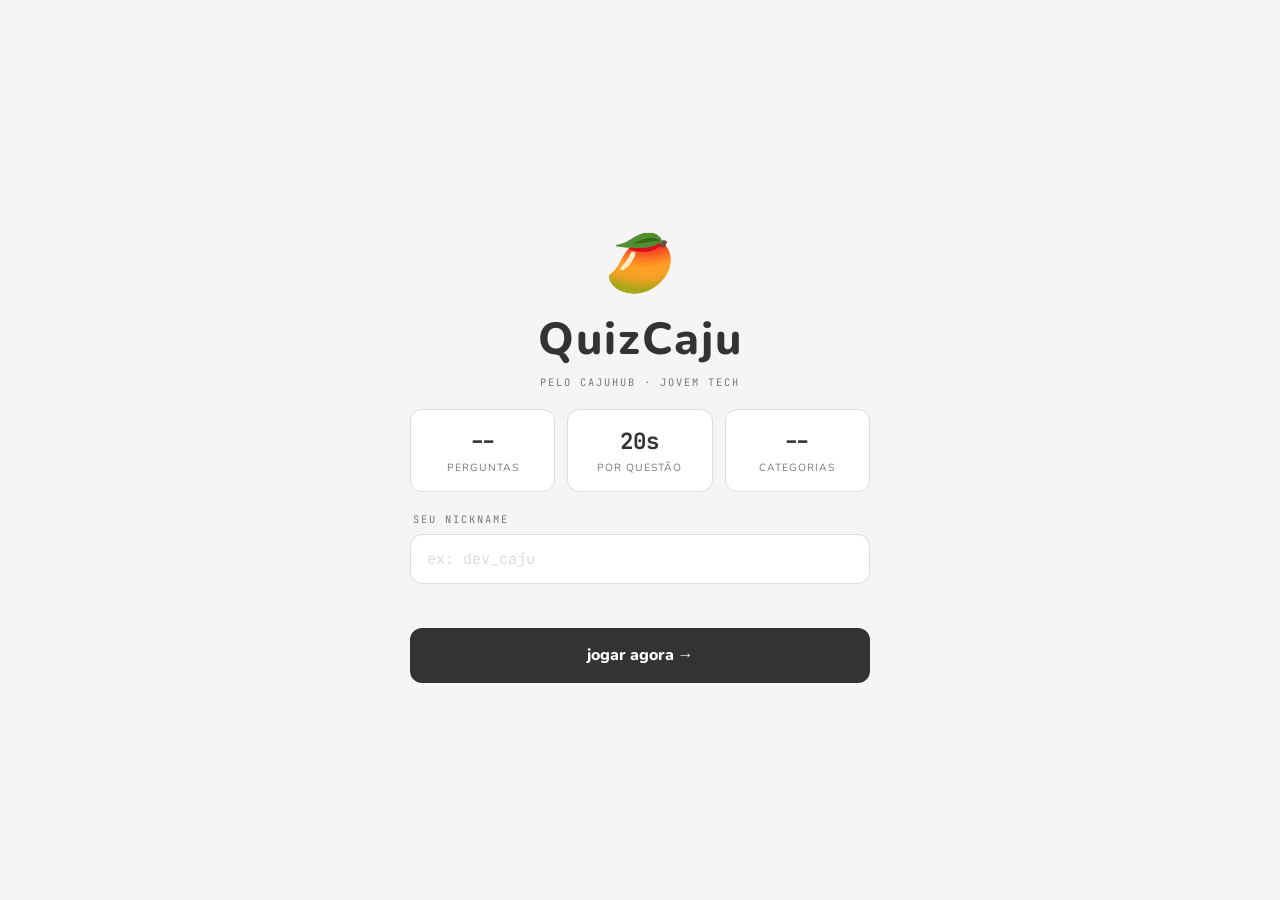
==== S1_index.html @ 778f7c16 "alteracoes e acrescentando as funcionalidades no cajuquiz" ====
<!DOCTYPE html>
<html lang="pt-BR">

<head>
  <meta charset="UTF-8" />
  <meta name="viewport" content="width=device-width, initial-scale=1.0" />
  <title>QuizCaju</title>
  <link rel="stylesheet" href="S1_style.css" />
</head>

<body>

  <!-- ================================
      TELA 1: HOME
  ================================= -->
  <section id="tela-home" class="tela ativa">

    <div class="home-logo">
      <span class="logo-icone">🥭</span>
      <h1 class="logo-texto">QuizCaju</h1>
      <p class="logo-sub">pelo CajuHub · Jovem Tech</p>
    </div>

    <div class="home-info">
      <div class="info-card">
        <!-- ❌ id errado. O app.js procura "total-perguntas". -->
        <span class="info-num" id="total-perguntas">--</span>
        <span class="info-label">perguntas</span>
      </div>
      <div class="info-card">
        <span class="info-num">20s</span>
        <span class="info-label">por questão</span>
      </div>
      <div class="info-card">
        <span class="info-num" id="total-categorias">--</span>
        <span class="info-label">categorias</span>
      </div>
    </div>

    <div class="campo-nickname">
      <label for="input-nickname">seu nickname</label>
      <input type="text" id="input-nickname" placeholder="ex: dev_caju" maxlength="20" autocomplete="off" />
      <!-- ❌ id errado. O app.js procura "erro-nickname". -->
      <span class="campo-erro" id="erro-nickname"></span>
    </div>

    <button class="btn btn-primario" id="btn-iniciar">
      jogar agora →
    </button>

  </section>


  <!-- ================================
      TELA 2: QUESTÃO
  ================================= -->
  <section id="tela-questao" class="tela">

    <header class="questao-header">
      <div class="progresso-info">
        <span id="questao-atual">1</span>
        <span class="progresso-sep">/</span>
        <span id="questao-total">10</span>
      </div>

      <div class="barra-progresso">
        <div class="barra-fill" id="barra-fill"></div>
      </div>

      <div class="timer-wrap">
        <svg class="timer-svg" viewBox="0 0 40 40">
          <circle class="timer-trilha" cx="20" cy="20" r="17" />
          <circle class="timer-arco" cx="20" cy="20" r="17" id="timer-arco" />
        </svg>
        <span class="timer-num" id="timer-num">20</span>
      </div>
    </header>

    <div class="categoria-tag" id="categoria-tag">HTML</div>

    <div class="questao-card">
      <p class="questao-texto" id="questao-texto">
        Carregando pergunta...
      </p>
    </div>

    <div class="opcoes-grid" id="opcoes-grid">
      <!-- opções injetadas pelo app.js -->
    </div>

  </section>


  <!-- ================================
      TELA 3: FEEDBACK
  ================================= -->
  <section id="tela-feedback" class="tela">

    <div class="feedback-icone" id="feedback-icone">⏳</div>

    <!-- ❌ tag errada. Deveria ser <h2> — título de seção. -->
    <h3 class="feedback-titulo" id="feedback-titulo">Resultado</h3>

    <p class="feedback-explicacao" id="feedback-explicacao">
      A explicação vai aparecer aqui.
    </p>

    <div class="feedback-pontos">
      <span class="pontos-num" id="feedback-pontos">+0</span>
      <span class="pontos-label">pontos</span>
    </div>

    <div class="feedback-placar">
      <span class="placar-label">placar total</span>
      <span class="placar-num" id="placar-parcial">0</span>
    </div>

    <button class="btn btn-primario" id="btn-proxima">
      próxima →
    </button>

  </section>


  <!-- ================================
      TELA 4: RESULTADO FINAL
  ================================= -->
  <section id="tela-resultado" class="tela">

    <div class="resultado-topo">
      <div class="resultado-medalha" id="resultado-medalha">🏅</div>
      <h2 class="resultado-nome" id="resultado-nome">jogador</h2>
    </div>

    <div class="resultado-score">
      <span class="score-num" id="score-final">0</span>
      <span class="score-label">pontos</span>
    </div>

    <div class="resultado-stats">
      <div class="stat">
        <span class="stat-val" id="stat-acertos">0</span>
        <span class="stat-label">acertos</span>
      </div>
      <div class="stat">
        <span class="stat-val" id="stat-erros">0</span>
        <span class="stat-label">erros</span>
      </div>
      <div class="stat">
        <span class="stat-val" id="stat-porcento">0%</span>
        <span class="stat-label">aproveitamento</span>
      </div>
    </div>

    <p class="resultado-mensagem" id="resultado-mensagem">
      Você completou o quiz!
    </p>

    <button class="btn btn-primario" id="btn-jogar-novamente">
      jogar novamente
    </button>

  </section>

  <!-- Scripts no final do body -->
  <script src="S1_questions.js"></script>
  <script src="app.js"></script>

</body>

</html>
---- S1_style.css ----
/* =============================================
   QuizCaju — style.css
   Base de layout. Visual intencional cru.
   Sua missão: dar identidade a este app.
   ============================================= */

/* ── FONTES ──────────────────────────────────── */
@import url('https://fonts.googleapis.com/css2?family=Nunito:wght@400;600;700;800&family=JetBrains+Mono:wght@500;700&display=swap');

/* ── VARIÁVEIS ───────────────────────────────── */
/* Personalize estas variáveis para criar a identidade visual do seu quiz */
:root {
  --cor-fundo:      #f5f5f5;
  --cor-superficie: #ffffff;
  --cor-borda:      #dddddd;
  --cor-primaria:   #333333;
  --cor-destaque:   #555555;
  --cor-texto:      #222222;
  --cor-texto-2:    #777777;
  --cor-acerto:     #2e7d32;
  --cor-erro:       #c62828;

  --fonte-corpo: 'Nunito', sans-serif;
  --fonte-mono:  'JetBrains Mono', monospace;

  --raio:    12px;
  --raio-sm:  8px;
}

/* ── RESET ───────────────────────────────────── */
*, *::before, *::after {
  box-sizing: border-box;
  margin: 0;
  padding: 0;
}

html { height: 100%; }

/* ── BODY ────────────────────────────────────── */
body {
  font-family: var(--fonte-corpo);
  background-color: var(--cor-fundo);
  color: var(--cor-texto);
  min-height: 100vh;
  display: flex;
  align-items: center;
  justify-content: center;
  padding: 1.5rem 1rem;
}

/* ── TELAS ───────────────────────────────────── */
/* Cada seção é uma "tela". Só a tela com a classe .ativa aparece. */
.tela {
  display: none;
  flex-direction: column;
  align-items: center;
  gap: 1.25rem;
  width: 100%;
  max-width: 460px;
}

.tela.ativa {
  display: flex;
}

/* ── BOTÃO ───────────────────────────────────── */
.btn {
  width: 100%;
  padding: 0.9rem 1.5rem;
  border: 2px solid var(--cor-primaria);
  border-radius: var(--raio);
  background-color: var(--cor-primaria);
  color: #fff;
  font-family: var(--fonte-corpo);
  font-size: 1rem;
  font-weight: 800;
  cursor: pointer;
  transition: opacity 0.15s;
}

.btn:hover {
  opacity: 0.85;
}

.btn:active {
  transform: scale(0.97);
}

/* ══ TELA HOME ══════════════════════════════════ */
.home-logo {
  text-align: center;
  padding-top: 0.5rem;
}

.logo-icone {
  font-size: 3.5rem;
  display: block;
  margin-bottom: 0.4rem;
}

.logo-texto {
  font-size: 2.8rem;
  font-weight: 800;
  color: var(--cor-primaria);
  letter-spacing: 2px;
}

.logo-sub {
  font-family: var(--fonte-mono);
  font-size: 0.65rem;
  color: var(--cor-texto-2);
  letter-spacing: 2px;
  text-transform: uppercase;
  margin-top: 0.3rem;
}

/* cards de info (perguntas / tempo / categorias) */
.home-info {
  display: flex;
  gap: 0.75rem;
  width: 100%;
}

.info-card {
  flex: 1;
  padding: 1rem 0.5rem;
  background: var(--cor-superficie);
  border: 1px solid var(--cor-borda);
  border-radius: var(--raio);
  display: flex;
  flex-direction: column;
  align-items: center;
  gap: 0.25rem;
}

.info-num {
  font-family: var(--fonte-mono);
  font-size: 1.4rem;
  font-weight: 700;
  color: var(--cor-primaria);
}

.info-label {
  font-size: 0.65rem;
  color: var(--cor-texto-2);
  text-transform: uppercase;
  letter-spacing: 1px;
}

/* campo nickname */
.campo-nickname {
  display: flex;
  flex-direction: column;
  gap: 0.5rem;
  width: 100%;
}

.campo-nickname label {
  font-family: var(--fonte-mono);
  font-size: 0.65rem;
  color: var(--cor-texto-2);
  text-transform: uppercase;
  letter-spacing: 2px;
  padding-left: 0.2rem;
}

.campo-nickname input {
  width: 100%;
  padding: 0.85rem 1rem;
  background: var(--cor-superficie);
  border: 1px solid var(--cor-borda);
  border-radius: var(--raio);
  color: var(--cor-texto);
  font-family: var(--fonte-mono);
  font-size: 0.95rem;
  outline: none;
  transition: border-color 0.2s;
}

.campo-nickname input:focus {
  border-color: var(--cor-primaria);
}

.campo-nickname input::placeholder {
  color: var(--cor-borda);
}

.campo-erro {
  font-size: 0.78rem;
  color: var(--cor-erro);
  min-height: 1rem;
  padding-left: 0.2rem;
}


/* ══ TELA QUESTÃO ════════════════════════════════ */
.questao-header {
  display: flex;
  align-items: center;
  width: 100%;
  gap: 0.75rem;
}

.progresso-info {
  font-family: var(--fonte-mono);
  font-size: 0.75rem;
  color: var(--cor-texto-2);
  white-space: nowrap;
}

.progresso-sep {
  margin: 0 1px;
}

/* barra de progresso */
.barra-progresso {
  flex: 1;
  height: 6px;
  background: var(--cor-borda);
  border-radius: 999px;
  overflow: hidden;
}

.barra-fill {
  height: 100%;
  width: 10%;
  background: var(--cor-primaria);
  border-radius: 999px;
  transition: width 0.5s ease;
}

/* timer circular */
.timer-wrap {
  position: relative;
  width: 44px;
  height: 44px;
  flex-shrink: 0;
}

.timer-svg {
  width: 44px;
  height: 44px;
  transform: rotate(-90deg);
}

.timer-trilha {
  fill: none;
  stroke: var(--cor-borda);
  stroke-width: 3;
}

.timer-arco {
  fill: none;
  stroke: var(--cor-primaria);
  stroke-width: 3;
  stroke-linecap: round;
  stroke-dasharray: 107;
  stroke-dashoffset: 0;
  transition: stroke-dashoffset 1s linear;
}

.timer-num {
  position: absolute;
  inset: 0;
  display: flex;
  align-items: center;
  justify-content: center;
  font-family: var(--fonte-mono);
  font-size: 0.75rem;
  font-weight: 700;
  color: var(--cor-texto);
}

/* tag de categoria */
.categoria-tag {
  align-self: flex-start;
  font-family: var(--fonte-mono);
  font-size: 0.6rem;
  font-weight: 700;
  letter-spacing: 2px;
  text-transform: uppercase;
  padding: 0.3rem 0.85rem;
  border-radius: 999px;
  background: var(--cor-borda);
  color: var(--cor-texto-2);
  border: 1px solid var(--cor-borda);
}

/* card da questão */
.questao-card {
  width: 100%;
  padding: 1.4rem 1.25rem;
  background: var(--cor-superficie);
  border: 1px solid var(--cor-borda);
  border-radius: var(--raio);
}

.questao-texto {
  font-size: 1rem;
  font-weight: 700;
  line-height: 1.65;
}

/* opções */
.opcoes-grid {
  display: flex;
  flex-direction: column;
  gap: 0.6rem;
  width: 100%;
}

.opcao-btn {
  width: 100%;
  display: flex;
  align-items: center;
  gap: 0.85rem;
  padding: 0.85rem 1rem;
  background: var(--cor-superficie);
  border: 1px solid var(--cor-borda);
  border-radius: var(--raio-sm);
  cursor: pointer;
  text-align: left;
  color: var(--cor-texto);
  font-family: var(--fonte-corpo);
  font-size: 0.9rem;
  font-weight: 600;
  line-height: 1.4;
  transition: border-color 0.15s, background 0.15s;
}

.opcao-btn:hover:not(:disabled) {
  border-color: var(--cor-primaria);
  background: var(--cor-fundo);
}

.opcao-btn:disabled {
  cursor: not-allowed;
}

.opcao-letra {
  width: 28px;
  height: 28px;
  border-radius: 6px;
  display: flex;
  align-items: center;
  justify-content: center;
  font-family: var(--fonte-mono);
  font-size: 0.65rem;
  font-weight: 800;
  flex-shrink: 0;
  background: var(--cor-fundo);
  border: 1px solid var(--cor-borda);
  color: var(--cor-texto-2);
}

.opcao-texto {
  flex: 1;
  word-break: break-word;
}

/* feedback visual das opções */
.opcao-btn.correta {
  border-color: var(--cor-acerto) !important;
  background: #e8f5e9 !important;
  color: var(--cor-acerto);
}

.opcao-btn.errada {
  border-color: var(--cor-erro) !important;
  background: #ffebee !important;
  color: var(--cor-erro);
}


/* ══ TELA FEEDBACK ══════════════════════════════ */
.feedback-icone {
  font-size: 4rem;
  line-height: 1;
}

.feedback-titulo {
  font-size: 2rem;
  font-weight: 800;
  letter-spacing: 2px;
  text-align: center;
}

.feedback-titulo.acerto { color: var(--cor-acerto); }
.feedback-titulo.erro   { color: var(--cor-erro); }

.feedback-explicacao {
  font-size: 0.875rem;
  color: var(--cor-texto-2);
  text-align: center;
  line-height: 1.65;
  max-width: 380px;
}

.feedback-pontos {
  display: flex;
  align-items: baseline;
  gap: 0.5rem;
}

.pontos-num {
  font-family: var(--fonte-mono);
  font-size: 2.5rem;
  font-weight: 700;
  color: var(--cor-primaria);
}

.pontos-label {
  font-size: 0.8rem;
  color: var(--cor-texto-2);
  font-weight: 600;
}

.feedback-placar {
  width: 100%;
  padding: 0.9rem 1.25rem;
  background: var(--cor-superficie);
  border: 1px solid var(--cor-borda);
  border-radius: var(--raio);
  display: flex;
  align-items: center;
  justify-content: space-between;
}

.placar-label {
  font-family: var(--fonte-mono);
  font-size: 0.62rem;
  color: var(--cor-texto-2);
  text-transform: uppercase;
  letter-spacing: 1.5px;
}

.placar-num {
  font-family: var(--fonte-mono);
  font-size: 1.1rem;
  font-weight: 700;
  color: var(--cor-texto);
}


/* ══ TELA RESULTADO ═════════════════════════════ */
.resultado-topo {
  display: flex;
  flex-direction: column;
  align-items: center;
  gap: 0.5rem;
}

.resultado-medalha {
  font-size: 4.5rem;
  line-height: 1;
}

.resultado-nome {
  font-family: var(--fonte-mono);
  font-size: 0.9rem;
  color: var(--cor-texto-2);
  font-weight: 700;
}

.resultado-score {
  display: flex;
  flex-direction: column;
  align-items: center;
  gap: 0.1rem;
}

.score-num {
  font-family: var(--fonte-mono);
  font-size: 4.5rem;
  font-weight: 800;
  line-height: 1;
  color: var(--cor-primaria);
}

.score-label {
  font-family: var(--fonte-mono);
  font-size: 0.62rem;
  color: var(--cor-texto-2);
  text-transform: uppercase;
  letter-spacing: 2px;
}

.resultado-stats {
  display: flex;
  gap: 0.65rem;
  width: 100%;
}

.stat {
  flex: 1;
  padding: 0.9rem 0.5rem;
  background: var(--cor-superficie);
  border: 1px solid var(--cor-borda);
  border-radius: var(--raio);
  display: flex;
  flex-direction: column;
  align-items: center;
  gap: 0.3rem;
}

.stat-val {
  font-family: var(--fonte-mono);
  font-size: 1.4rem;
  font-weight: 800;
  color: var(--cor-texto);
}

.stat-label {
  font-size: 0.6rem;
  color: var(--cor-texto-2);
  text-transform: uppercase;
  letter-spacing: 1px;
}

.resultado-mensagem {
  font-size: 0.9rem;
  color: var(--cor-texto-2);
  text-align: center;
  line-height: 1.6;
  font-style: italic;
}

/* ── RESPONSIVO ──────────────────────────────── */
@media (max-width: 380px) {
  .logo-texto  { font-size: 2.2rem; }
  .score-num   { font-size: 3.5rem; }
}
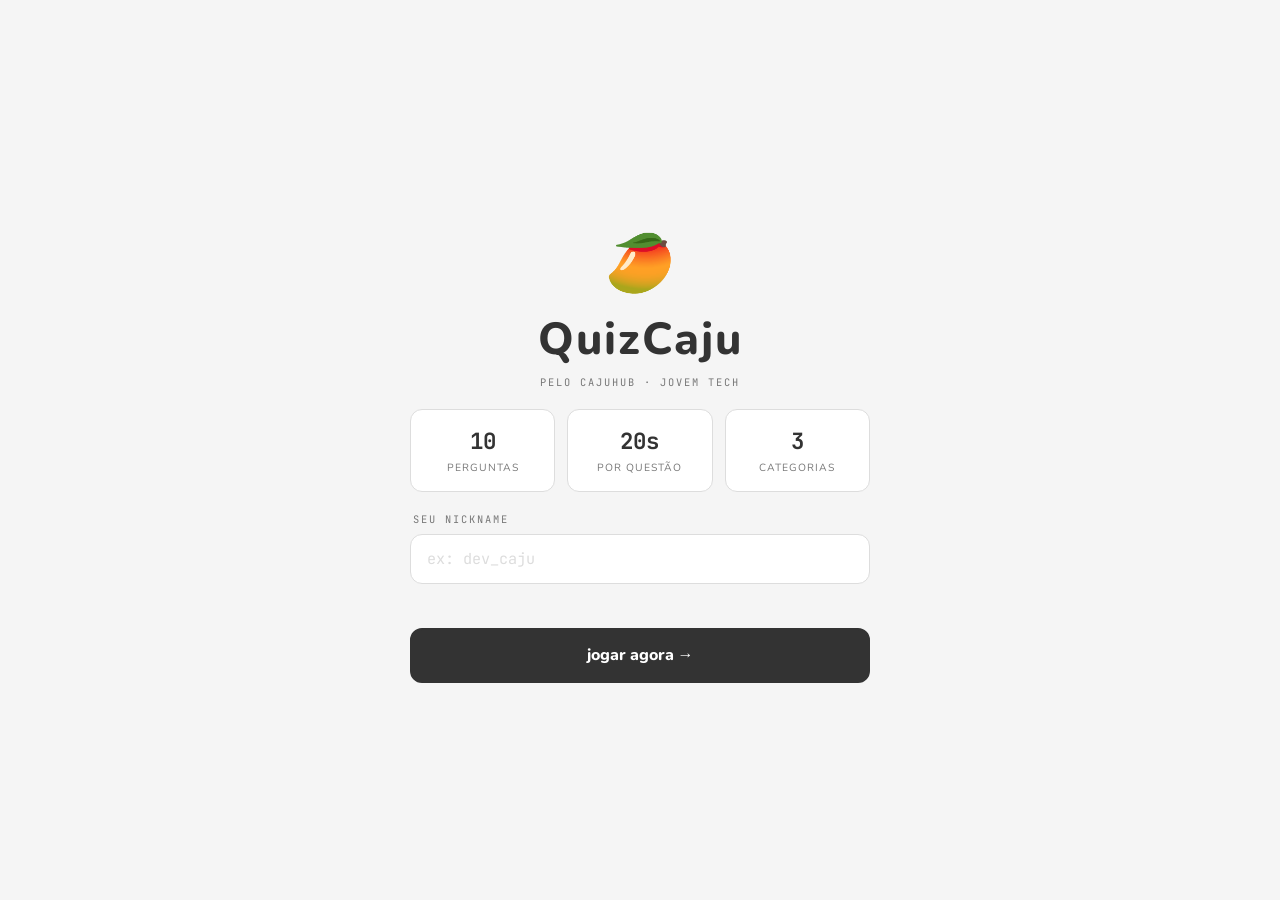
==== commit cfbe058d: "alterações e agora funcionando" ====
--- a/S1_index.html
+++ b/S1_index.html
@@ -164,7 +164,7 @@
 
   <!-- Scripts no final do body -->
   <script src="S1_questions.js"></script>
-  <script src="app.js"></script>
+  <script src="S1_app.skeleton.js"></script>
 
 </body>
 
--- a/S1_style.css
+++ b/S1_style.css
@@ -19,7 +19,9 @@
   --cor-texto-2:    #777777;
   --cor-acerto:     #2e7d32;
   --cor-erro:       #c62828;
-
+  --laranja:        #ff5722;
+  --vermelho:       #d32f2f;
+  --amarelo:        #fbc02d;
   --fonte-corpo: 'Nunito', sans-serif;
   --fonte-mono:  'JetBrains Mono', monospace;
 
